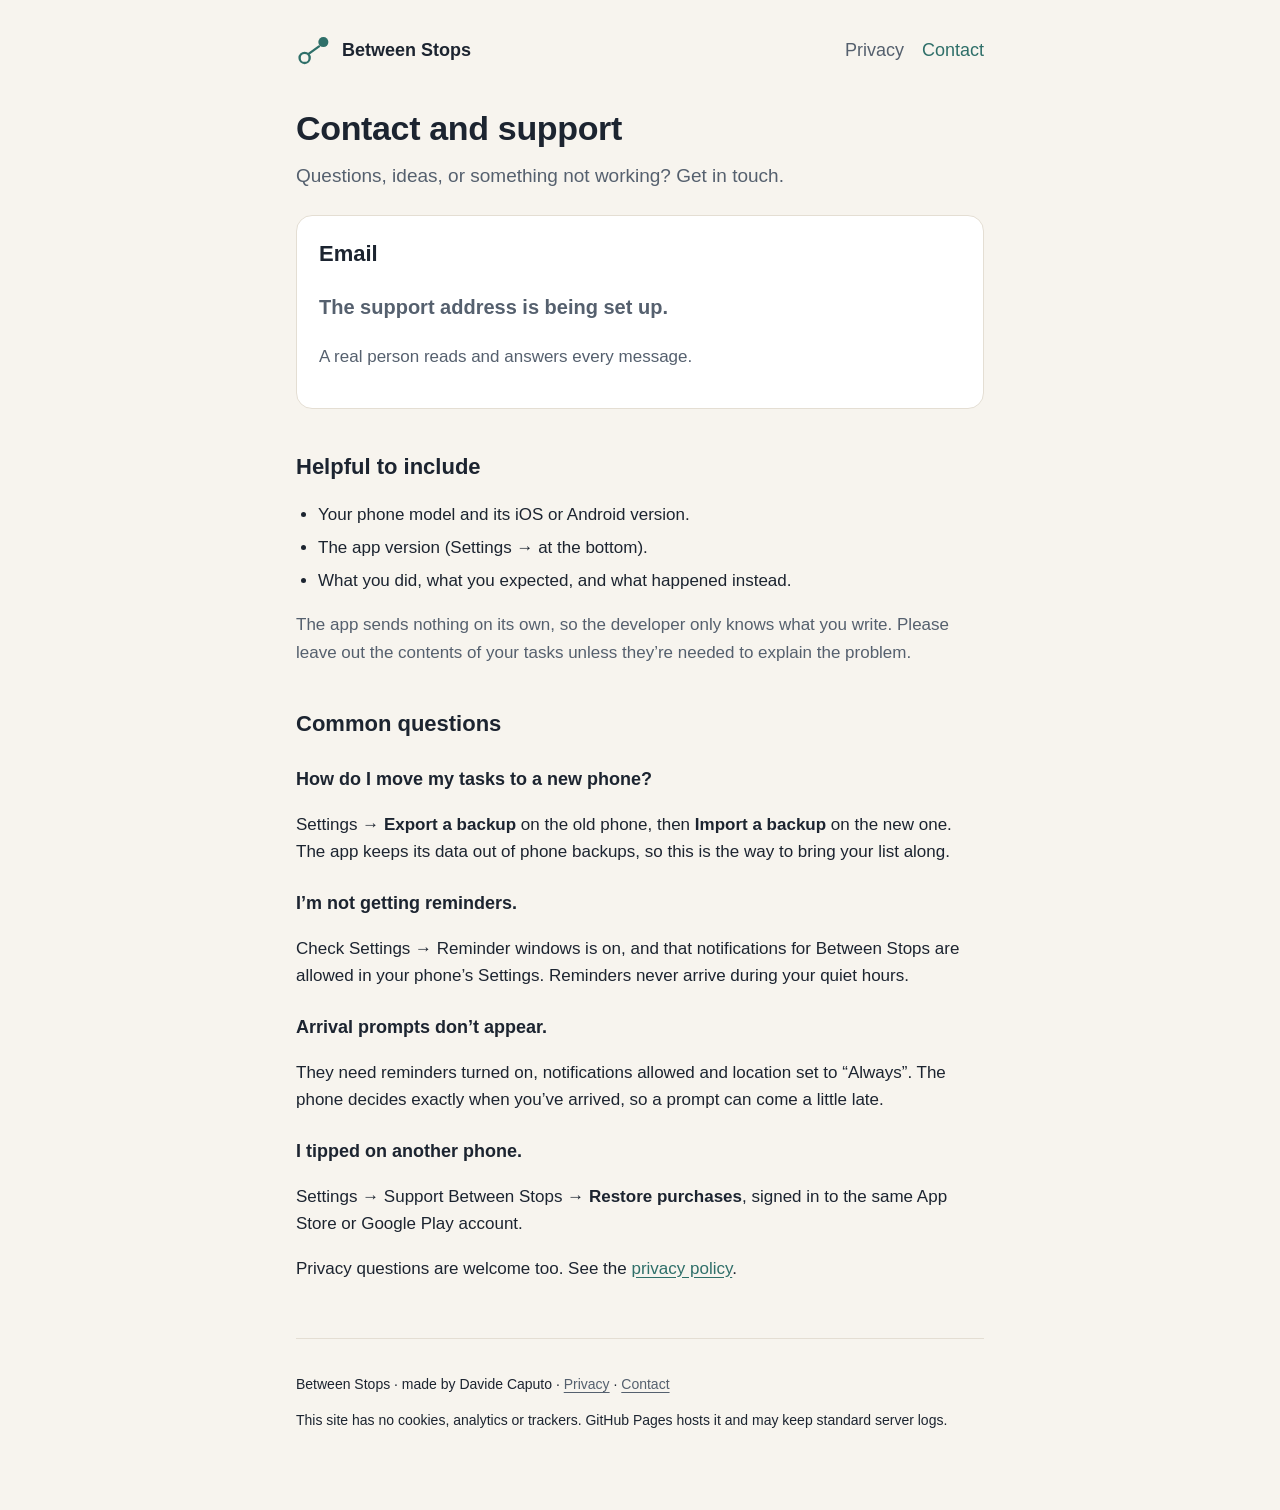
==== contact/index.html @ bf04ccc6 "feat: privacy policy, contact page and home for Between Stops" ====
<!doctype html>
<html lang="en-GB">
<head>
<meta charset="utf-8">
<meta name="viewport" content="width=device-width, initial-scale=1">
<title>Contact · Between Stops</title>
<meta name="description" content="Contact and support for Between Stops.">
<meta name="color-scheme" content="light dark">
<link rel="stylesheet" href="../assets/site.css">
<link rel="icon" href="../assets/mark.svg" type="image/svg+xml">
</head>
<body>
<div class="wrap">
<header class="site">
  <a href="../"><svg class="mark" viewBox="0 0 100 100" aria-hidden="true"><line x1="36" y1="60" x2="64" y2="40" stroke="currentColor" stroke-width="6.5" stroke-linecap="round"/><circle cx="24" cy="72" r="14" fill="none" stroke="currentColor" stroke-width="6.5"/><circle cx="76" cy="28" r="14" fill="currentColor"/></svg><span>Between Stops</span></a>
  <nav class="site" aria-label="Pages">
    <a href="../privacy/">Privacy</a>
    <a href="../contact/" aria-current="page">Contact</a>
  </nav>
</header>
<main>
<h1>Contact and support</h1>
<p class="lede">Questions, ideas, or something not working? Get in touch.</p>

<div class="card">
  <h2>Email</h2>
  <p class="email" id="support-email"><span class="muted">The support address is being set up.</span></p>
  <p class="muted">A real person reads and answers every message.</p>
</div>

<h2>Helpful to include</h2>
<ul>
  <li>Your phone model and its iOS or Android version.</li>
  <li>The app version (Settings → at the bottom).</li>
  <li>What you did, what you expected, and what happened instead.</li>
</ul>
<p class="muted">The app sends nothing on its own, so the developer only knows what you write. Please leave out the contents of your tasks unless they’re needed to explain the problem.</p>

<h2>Common questions</h2>
<h3>How do I move my tasks to a new phone?</h3>
<p>Settings → <strong>Export a backup</strong> on the old phone, then <strong>Import a backup</strong> on the new one. The app keeps its data out of phone backups, so this is the way to bring your list along.</p>
<h3>I’m not getting reminders.</h3>
<p>Check Settings → Reminder windows is on, and that notifications for Between Stops are allowed in your phone’s Settings. Reminders never arrive during your quiet hours.</p>
<h3>Arrival prompts don’t appear.</h3>
<p>They need reminders turned on, notifications allowed and location set to “Always”. The phone decides exactly when you’ve arrived, so a prompt can come a little late.</p>
<h3>I tipped on another phone.</h3>
<p>Settings → Support Between Stops → <strong>Restore purchases</strong>, signed in to the same App Store or Google Play account.</p>

<p>Privacy questions are welcome too. See the <a href="../privacy/">privacy policy</a>.</p>
</main>
<footer class="site">
  <p>Between Stops · made by Davide Caputo · <a href="../privacy/">Privacy</a> · <a href="../contact/">Contact</a></p>
  <p>This site has no cookies, analytics or trackers. GitHub Pages hosts it and may keep standard server logs.</p>
</footer>
</div>
</body>
</html>
---- assets/site.css ----
:root {
  --bg: #f7f4ee;
  --surface: #ffffff;
  --text: #1c2430;
  --muted: #55606e;
  --accent: #2f6f69;
  --accent-soft: #e2efec;
  --line: #e4ded3;
  color-scheme: light dark;
}
@media (prefers-color-scheme: dark) {
  :root {
    --bg: #0f1826;
    --surface: #172233;
    --text: #e8edf2;
    --muted: #a4afbc;
    --accent: #8cc7bf;
    --accent-soft: #1d3338;
    --line: #253246;
  }
}
* { box-sizing: border-box; }
html { -webkit-text-size-adjust: 100%; }
body {
  margin: 0;
  background: var(--bg);
  color: var(--text);
  font: 17px/1.6 -apple-system, BlinkMacSystemFont, "Segoe UI", Roboto, "Helvetica Neue", Arial, sans-serif;
}
.wrap { max-width: 720px; margin: 0 auto; padding: 32px 16px 64px; }
header.site { display: flex; align-items: center; gap: 12px; margin-bottom: 40px; }
header.site a { color: inherit; text-decoration: none; font-weight: 600; font-size: 18px; display: flex; align-items: center; gap: 10px; }
.mark { width: 36px; height: 36px; color: var(--accent); flex: none; }
nav.site { margin-left: auto; display: flex; gap: 18px; font-size: 15px; }
nav.site a { color: var(--muted); font-weight: 500; }
nav.site a[aria-current="page"] { color: var(--accent); }
h1 { font-size: 34px; line-height: 1.2; margin: 0 0 12px; letter-spacing: -0.01em; }
h2 { font-size: 22px; margin: 40px 0 8px; }
h3 { font-size: 18px; margin: 24px 0 4px; }
p, li { color: var(--text); }
.lede { font-size: 19px; color: var(--muted); margin-top: 0; }
a { color: var(--accent); text-underline-offset: 3px; }
ul { padding-left: 22px; }
li + li { margin-top: 6px; }
.card {
  background: var(--surface);
  border: 1px solid var(--line);
  border-radius: 16px;
  padding: 20px 22px;
  margin: 24px 0;
}
.card h2:first-child, .card h3:first-child { margin-top: 0; }
.summary li::marker { color: var(--accent); }
.pill { display: inline-block; background: var(--accent-soft); color: var(--accent); border-radius: 999px; padding: 2px 12px; font-size: 14px; font-weight: 600; }
.email { font-size: 20px; font-weight: 600; word-break: break-all; }
.muted { color: var(--muted); }
footer.site { margin-top: 56px; padding-top: 20px; border-top: 1px solid var(--line); font-size: 14px; color: var(--muted); }
footer.site a { color: var(--muted); }
@media (max-width: 480px) {
  h1 { font-size: 28px; }
  header.site { flex-wrap: wrap; }
  nav.site { margin-left: 0; width: 100%; }
}
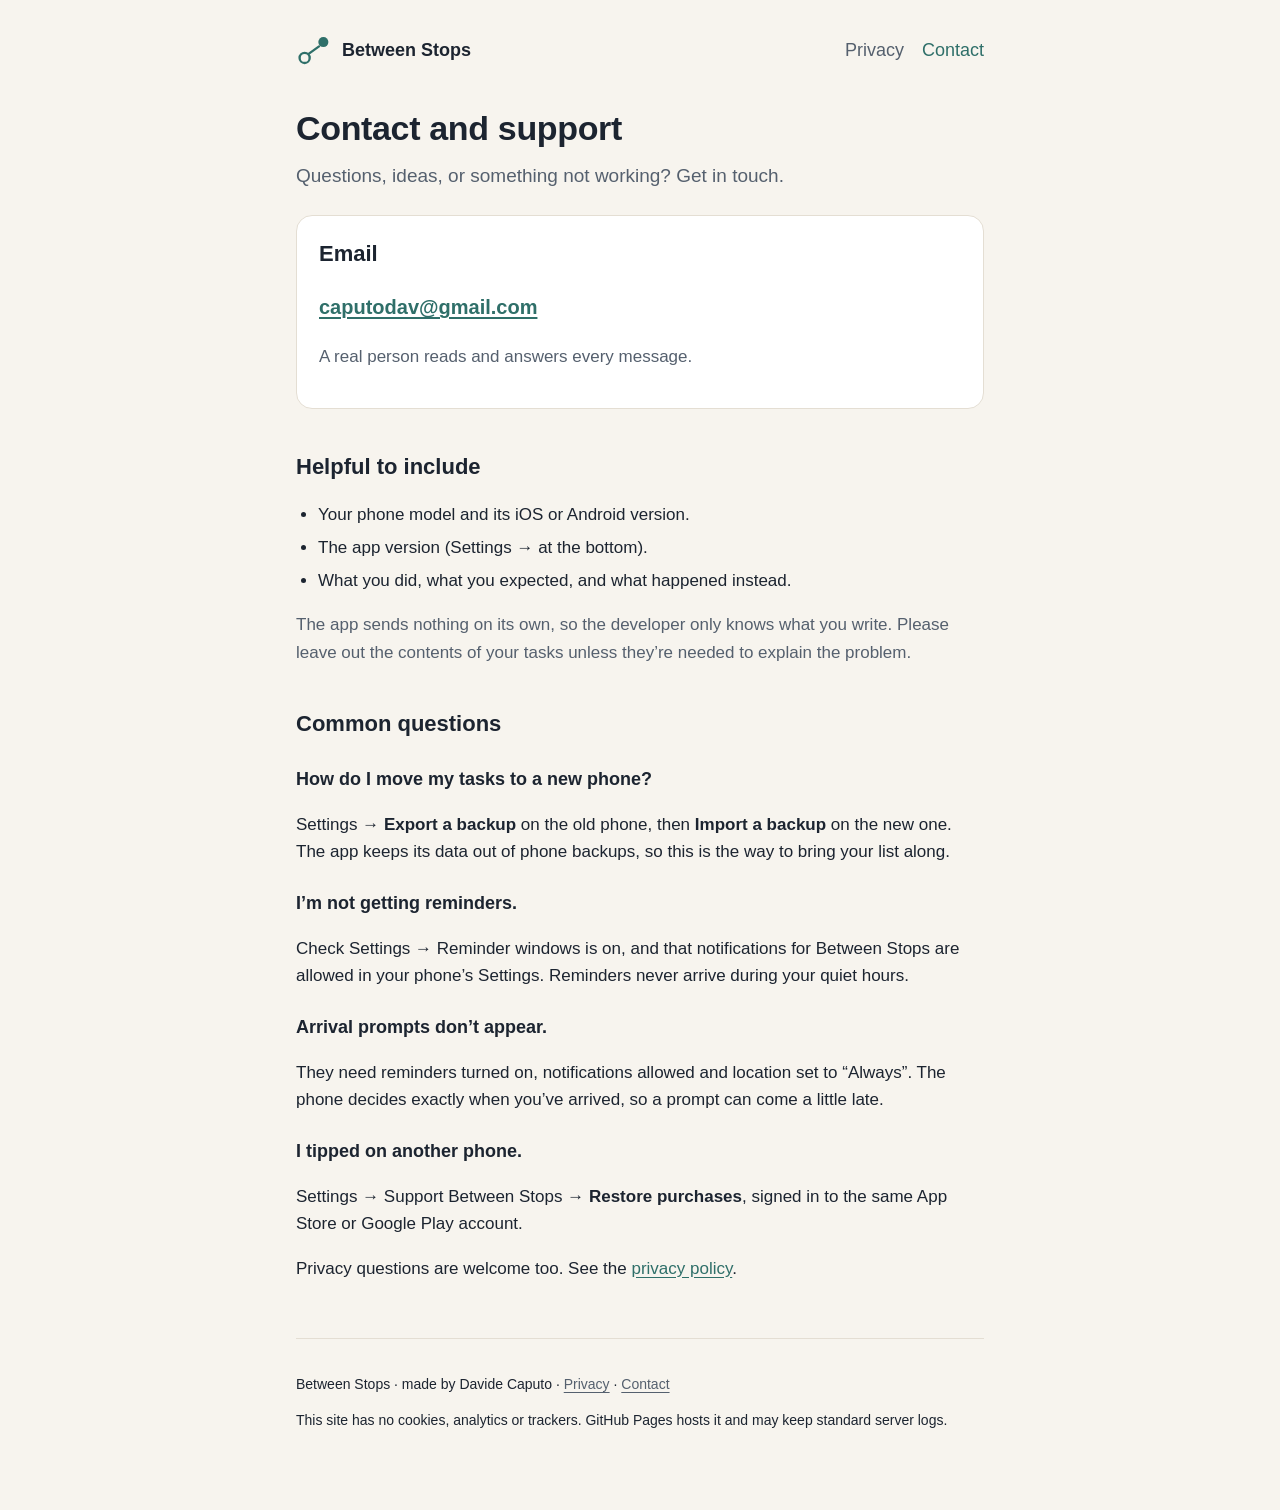
==== commit 90546a6a: "feat: add the support email" ====
--- a/contact/index.html
+++ b/contact/index.html
@@ -24,7 +24,7 @@
 
 <div class="card">
   <h2>Email</h2>
-  <p class="email" id="support-email"><span class="muted">The support address is being set up.</span></p>
+  <p class="email" id="support-email"><a href="mailto:caputodav@gmail.com?subject=Between%20Stops">caputodav@gmail.com</a></p>
   <p class="muted">A real person reads and answers every message.</p>
 </div>
 
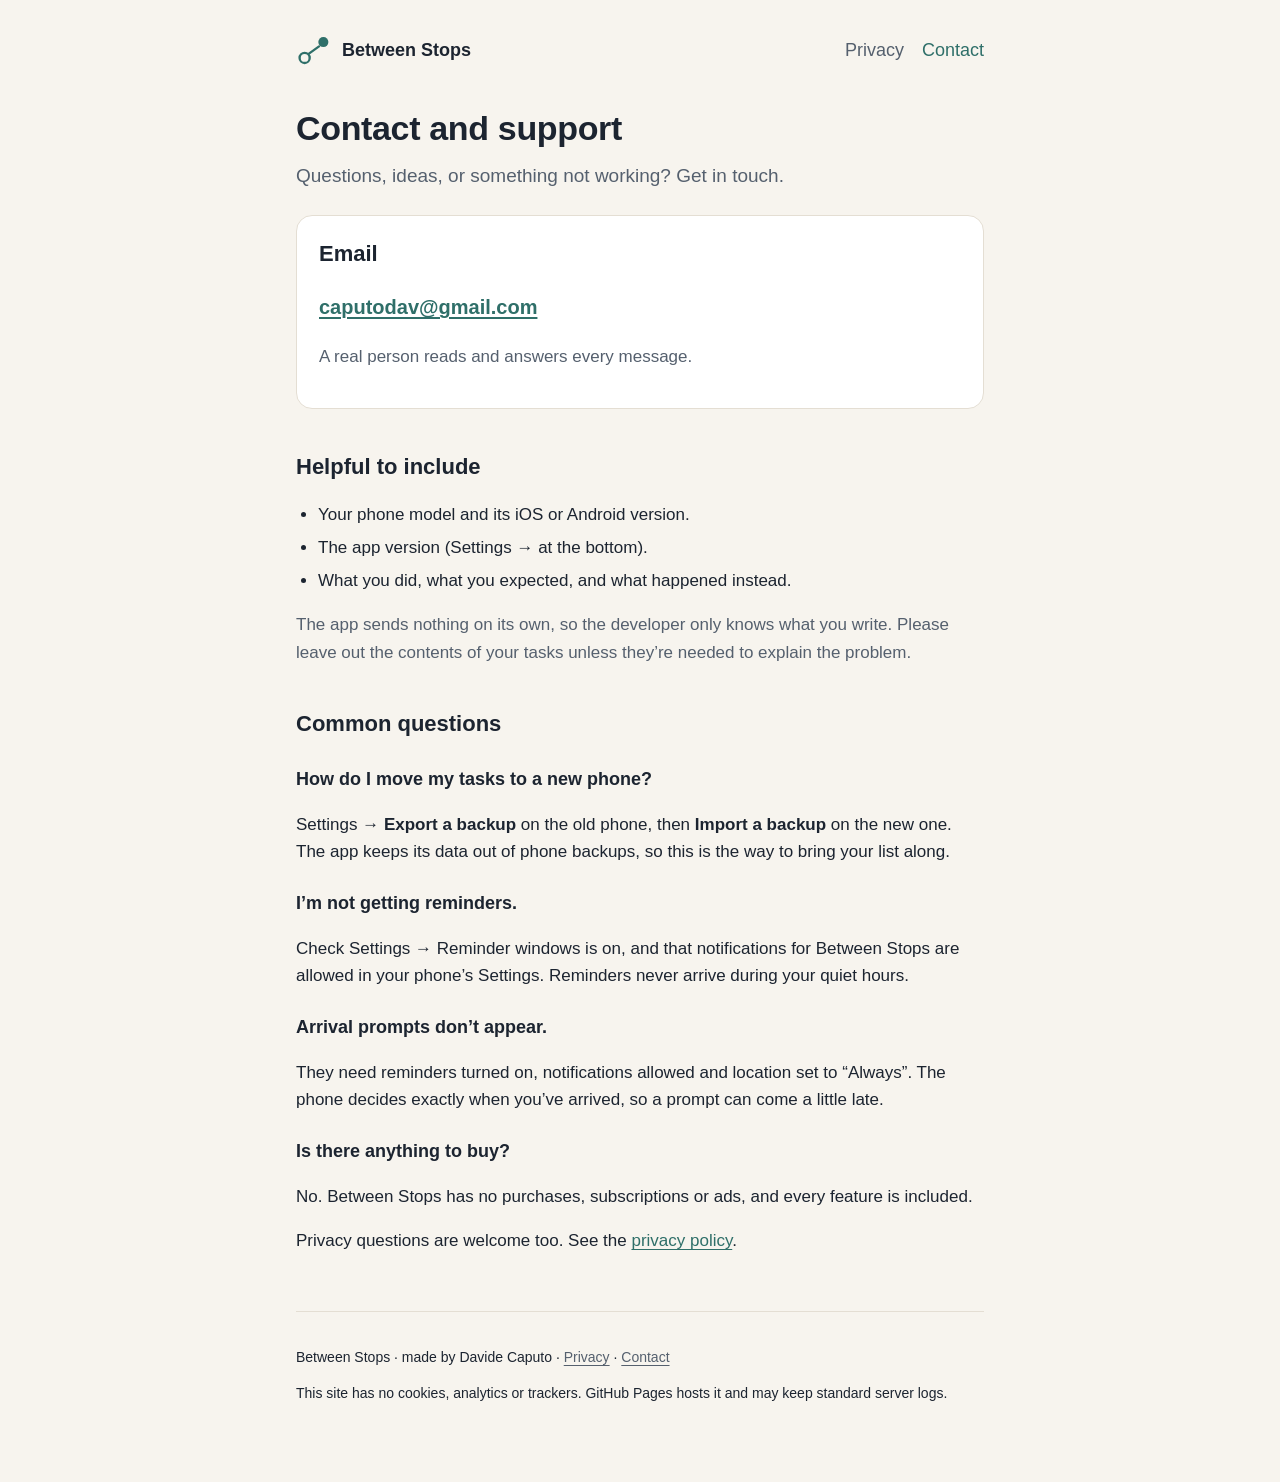
==== commit ec44c819: "docs: say Between Stops is free with nothing to buy The app no longer offers tips: the privacy polic" ====
--- a/contact/index.html
+++ b/contact/index.html
@@ -43,8 +43,8 @@
 <p>Check Settings → Reminder windows is on, and that notifications for Between Stops are allowed in your phone’s Settings. Reminders never arrive during your quiet hours.</p>
 <h3>Arrival prompts don’t appear.</h3>
 <p>They need reminders turned on, notifications allowed and location set to “Always”. The phone decides exactly when you’ve arrived, so a prompt can come a little late.</p>
-<h3>I tipped on another phone.</h3>
-<p>Settings → Support Between Stops → <strong>Restore purchases</strong>, signed in to the same App Store or Google Play account.</p>
+<h3>Is there anything to buy?</h3>
+<p>No. Between Stops has no purchases, subscriptions or ads, and every feature is included.</p>
 
 <p>Privacy questions are welcome too. See the <a href="../privacy/">privacy policy</a>.</p>
 </main>
